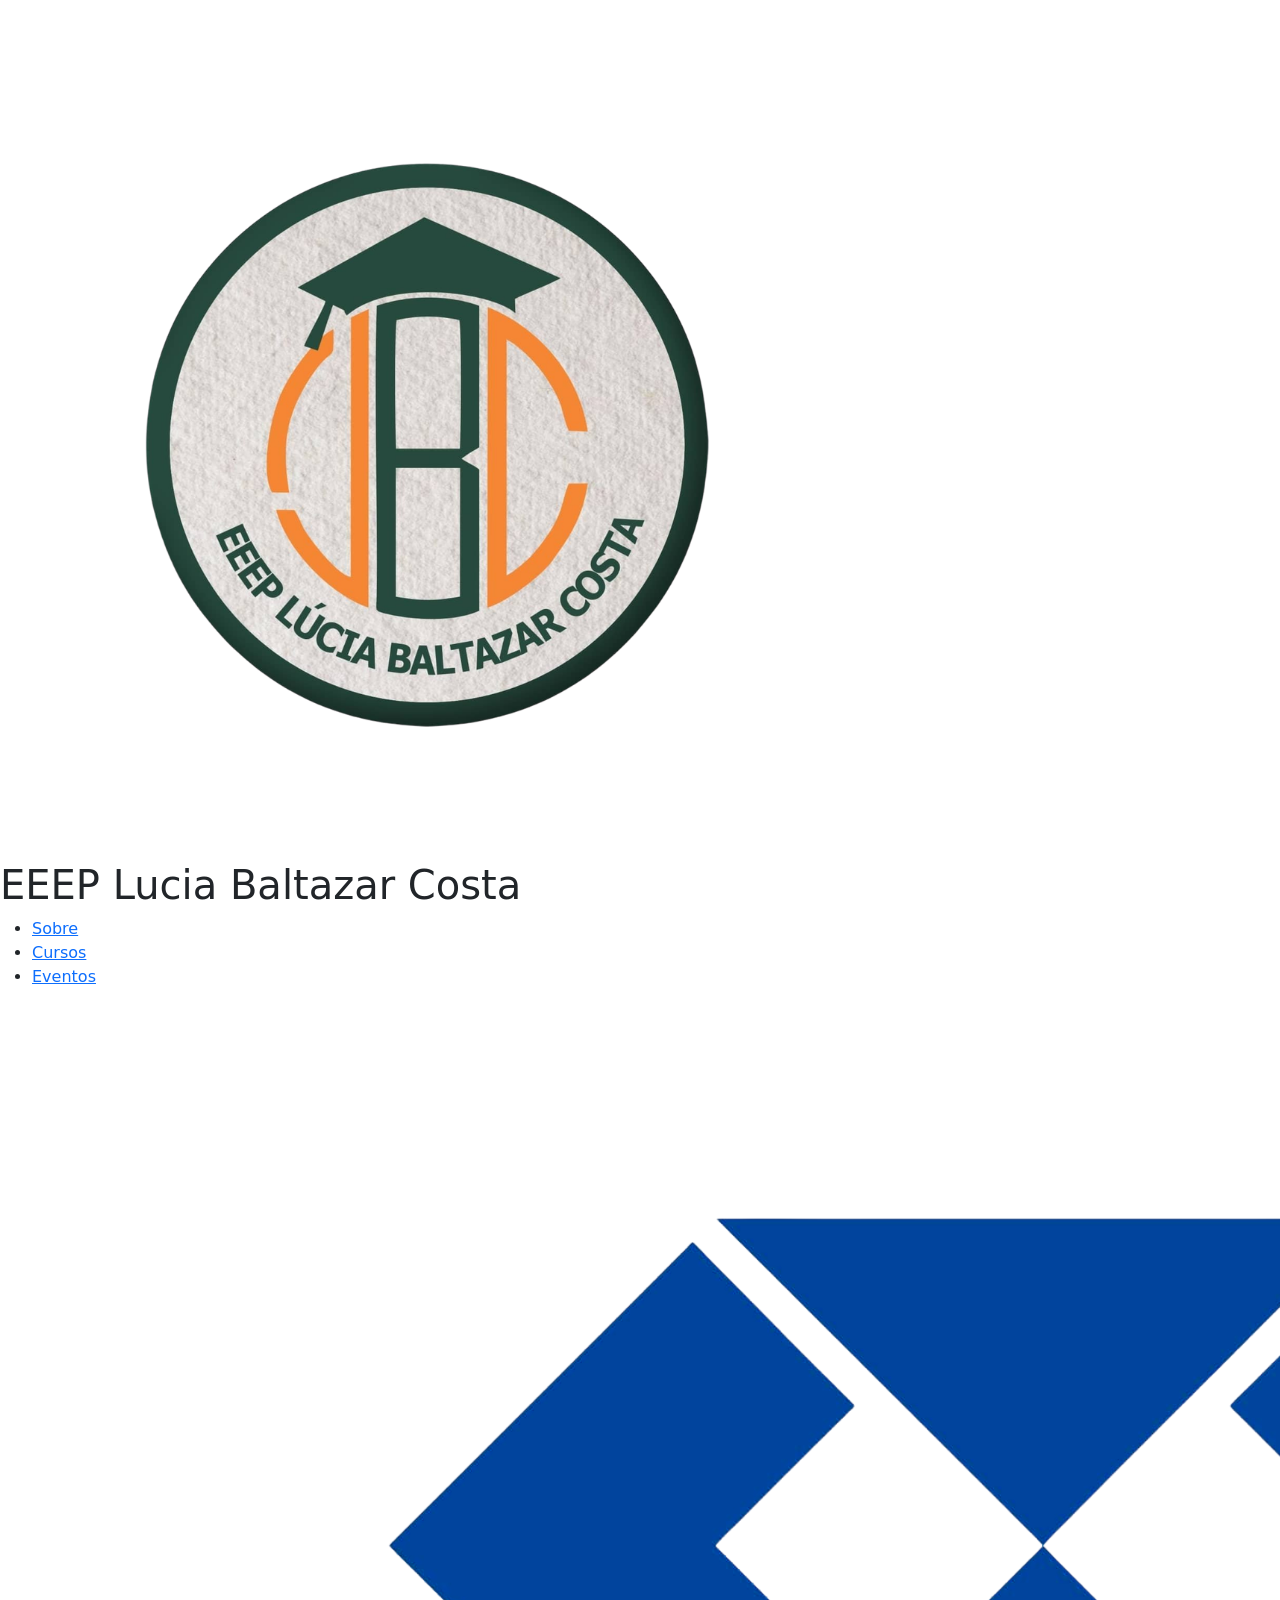
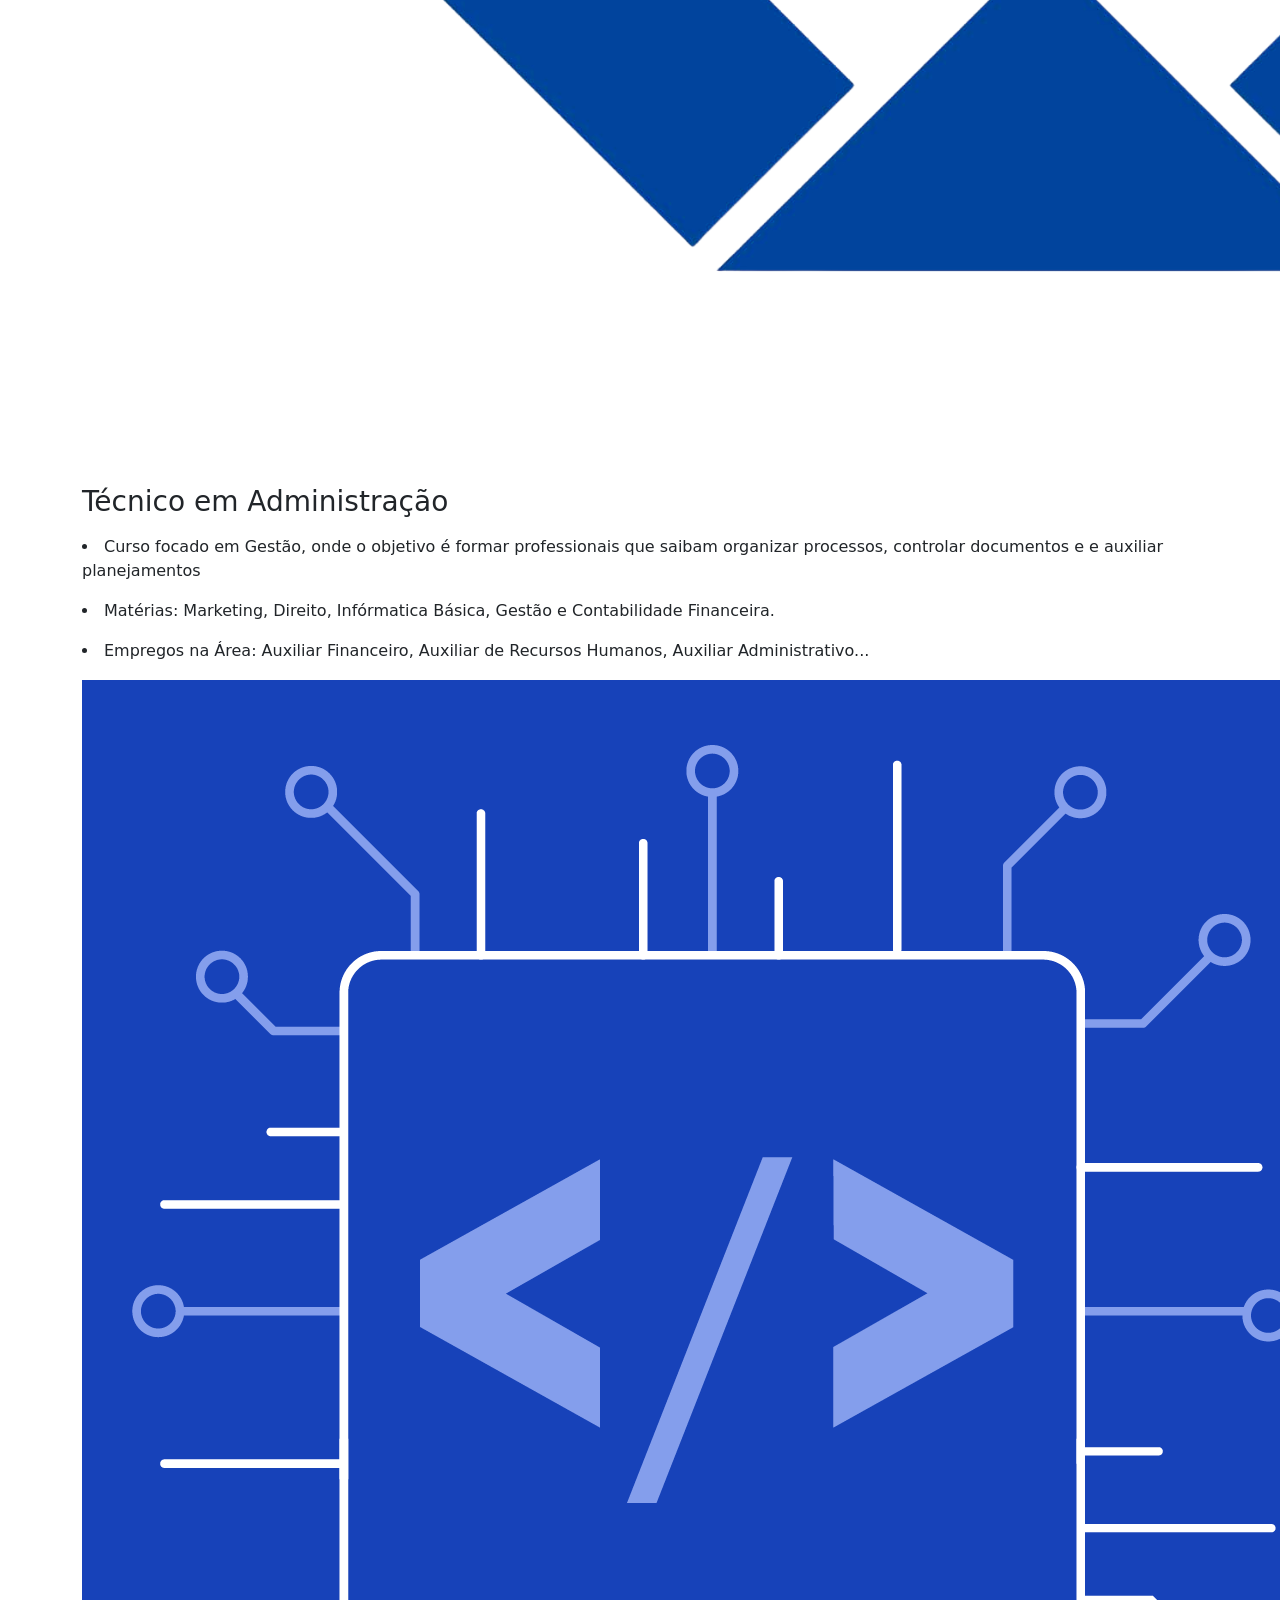
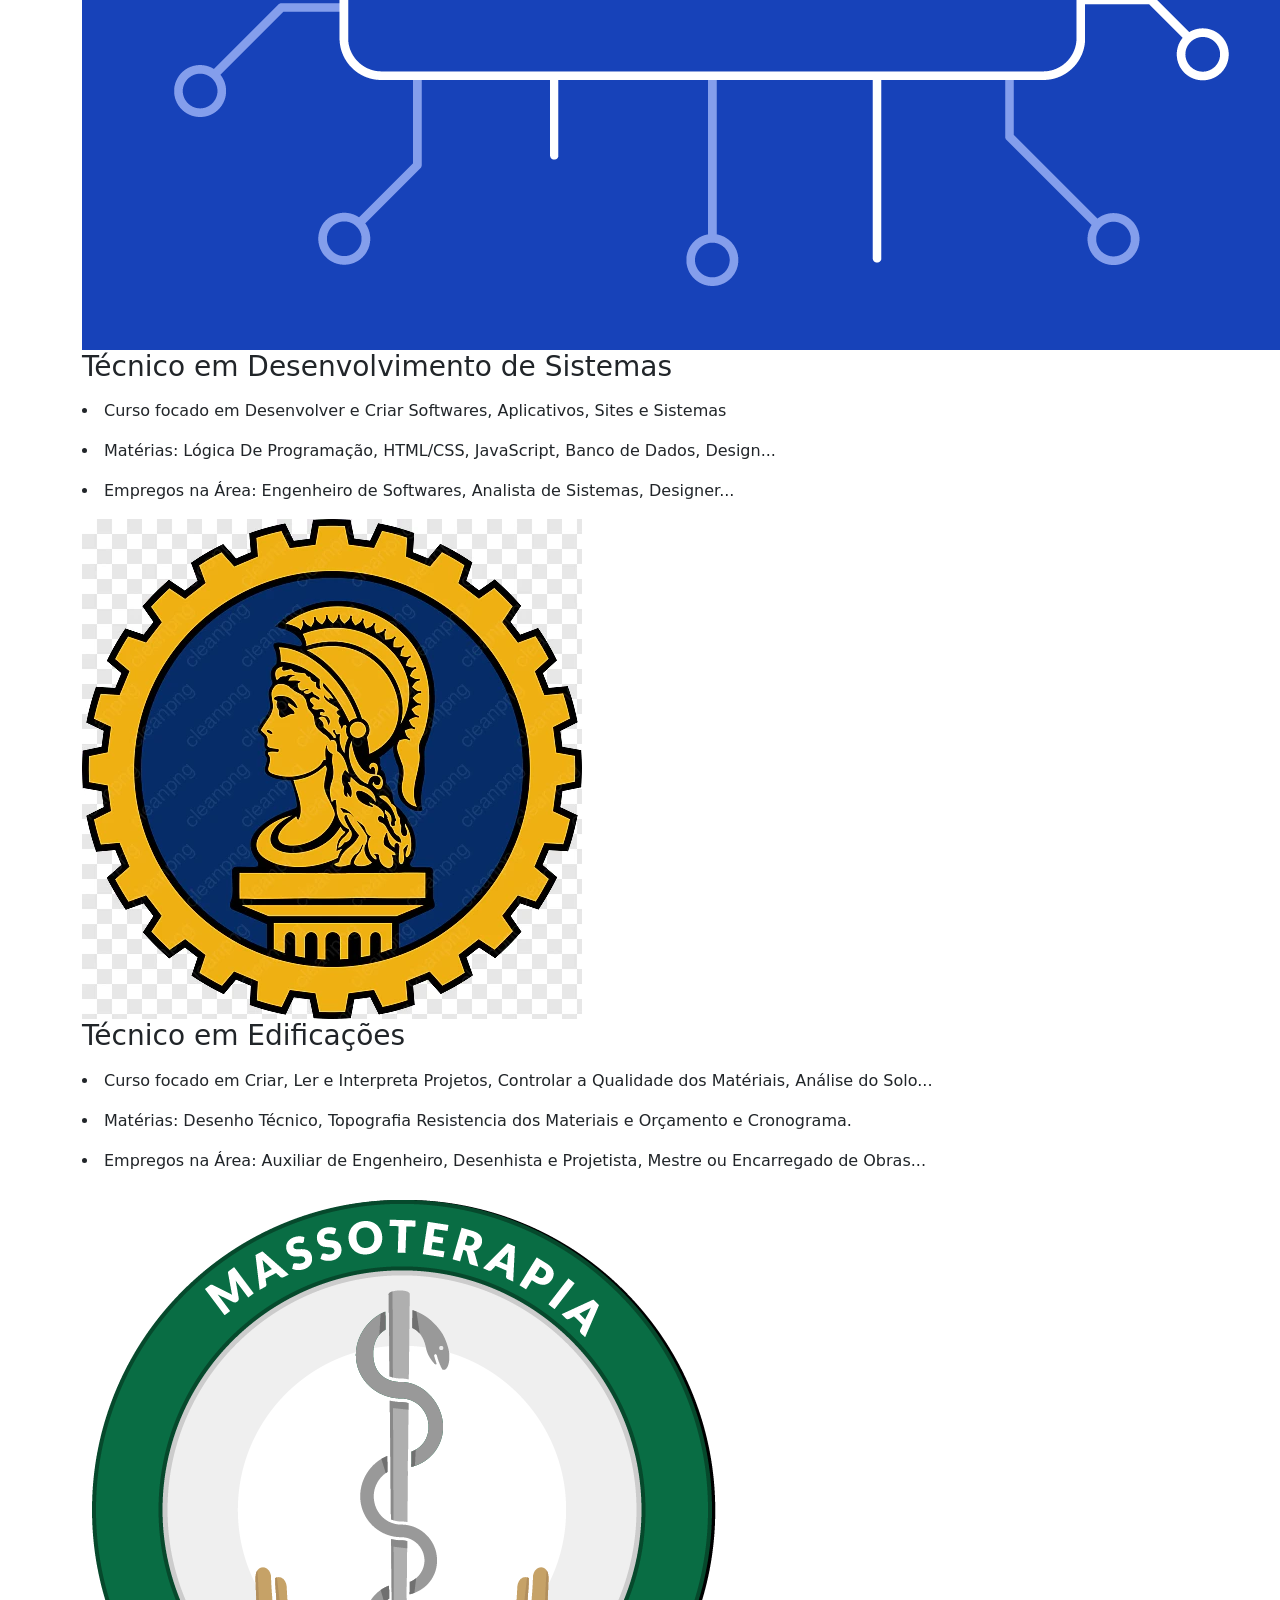
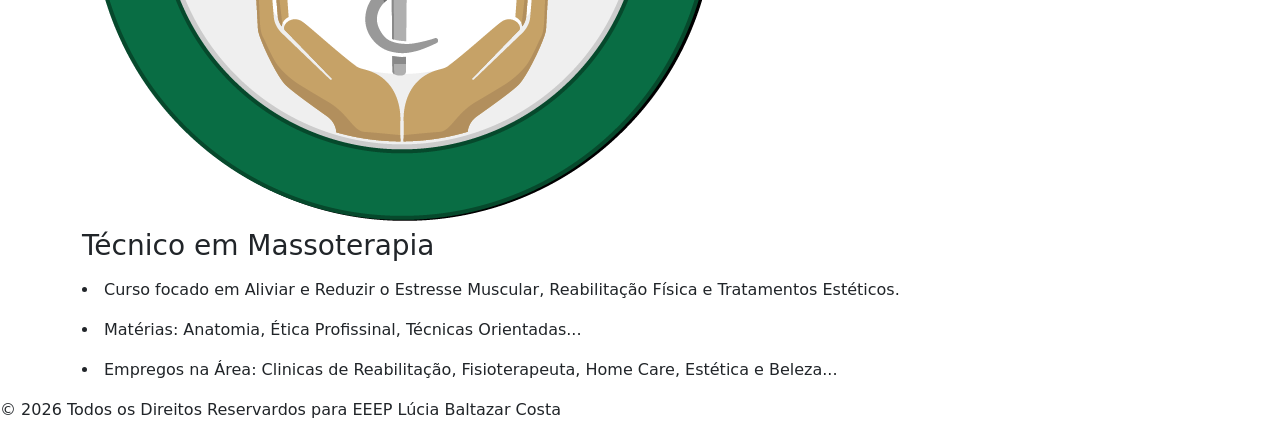
==== cursos.html @ bde80f21 "first commit" ====
<!DOCTYPE html>
<html lang="pt-Br">
<head>
    <meta charset="UTF-8">
    <meta name="viewport" content="width=device-width, initial-scale=1.0">
    <title>Cursos</title>
</head>
<link href="https://cdn.jsdelivr.net/npm/bootstrap@5.3.0/dist/css/bootstrap.min.css" rel="stylesheet">
<link rel="stylesheet" href="style.css">
<body>
<header>
    <nav>
        <div class="Container">
        <img src="EP.png" alt="Logo da Escola">
    <h1>EEEP Lucia Baltazar Costa</h1>
    </div>
    <div class="link">
<ul>
    <li><a href="Index.html">Sobre</a></li>
    <li><a href="cursos.html">Cursos</a></li>
    <li><a href="eventos.html">Eventos</a></li>
</ul>
</div>
    </nav>
</header>
<main>
<div class="container">
    <div class="adm">
        <img src="adm.png" alt="Imagem Curso de Administração">
        <div class="adm-info">
            <h3>Técnico em Administração</h3>
            <p><li>Curso focado em Gestão, onde o objetivo é formar professionais que saibam organizar processos, controlar documentos e e auxiliar planejamentos</li></p>
            <p><li>Matérias: Marketing, Direito, Infórmatica Básica, Gestão e Contabilidade Financeira.</li></p>
            <p><li>Empregos na Área: Auxiliar Financeiro, Auxiliar de Recursos Humanos, Auxiliar Administrativo...</li></p>
</div>
    </div>
        </div>

<div class="container">
    <div class="dds">
        <img src="logo_dds.png" alt="Imagem Curso de Desenvolvimento de Sistemas">
        <div class="dds-info">
            <h3>Técnico em Desenvolvimento de Sistemas</h3>
            <p><li>Curso focado em Desenvolver e Criar Softwares, Aplicativos, Sites e Sistemas</li></p>
            <p><li>Matérias: Lógica De Programação, HTML/CSS, JavaScript, Banco de Dados, Design...</li></p>
            <p><li>Empregos na Área: Engenheiro de Softwares, Analista de Sistemas, Designer...</li></p>
</div>
    </div>
        </div>

    <div class="container">
    <div class="edf">
        <img src="edf.jpg" alt="Imagem Curso de Edificações">
        <div class="edf-info">
            <h3>Técnico em Edificações</h3>
            <p><li>Curso focado em Criar, Ler e Interpreta Projetos, Controlar a Qualidade dos Matériais, Análise do Solo...</li></p>
            <p><li>Matérias: Desenho Técnico, Topografia Resistencia dos Materiais e Orçamento e Cronograma.</li></p>
            <p><li>Empregos na Área: Auxiliar de Engenheiro, Desenhista e Projetista, Mestre ou Encarregado de Obras...</li></p>
</div>
    </div>
        </div>

    <div class="container">
    <div class="masso">
        <img src="masso.png" alt="Imagem Curso de Administração">
        <div class="masso-info">
            <h3>Técnico em Massoterapia</h3>
            <p><li>Curso focado em Aliviar e Reduzir o Estresse Muscular, Reabilitação Física e Tratamentos Estéticos.</li></p>
            <p><li>Matérias: Anatomia, Ética Profissinal, Técnicas Orientadas...</li></p>
            <p><li>Empregos na Área: Clinicas de Reabilitação, Fisioterapeuta, Home Care, Estética e Beleza...</li></p>
</div>
    </div>
        </div>
<main>
    <footer>
    <div class="footer">
    <p>&copy; 2026 Todos os Direitos Reservardos para EEEP Lúcia Baltazar Costa</p>
        </div>
</footer>
<body>
<html>
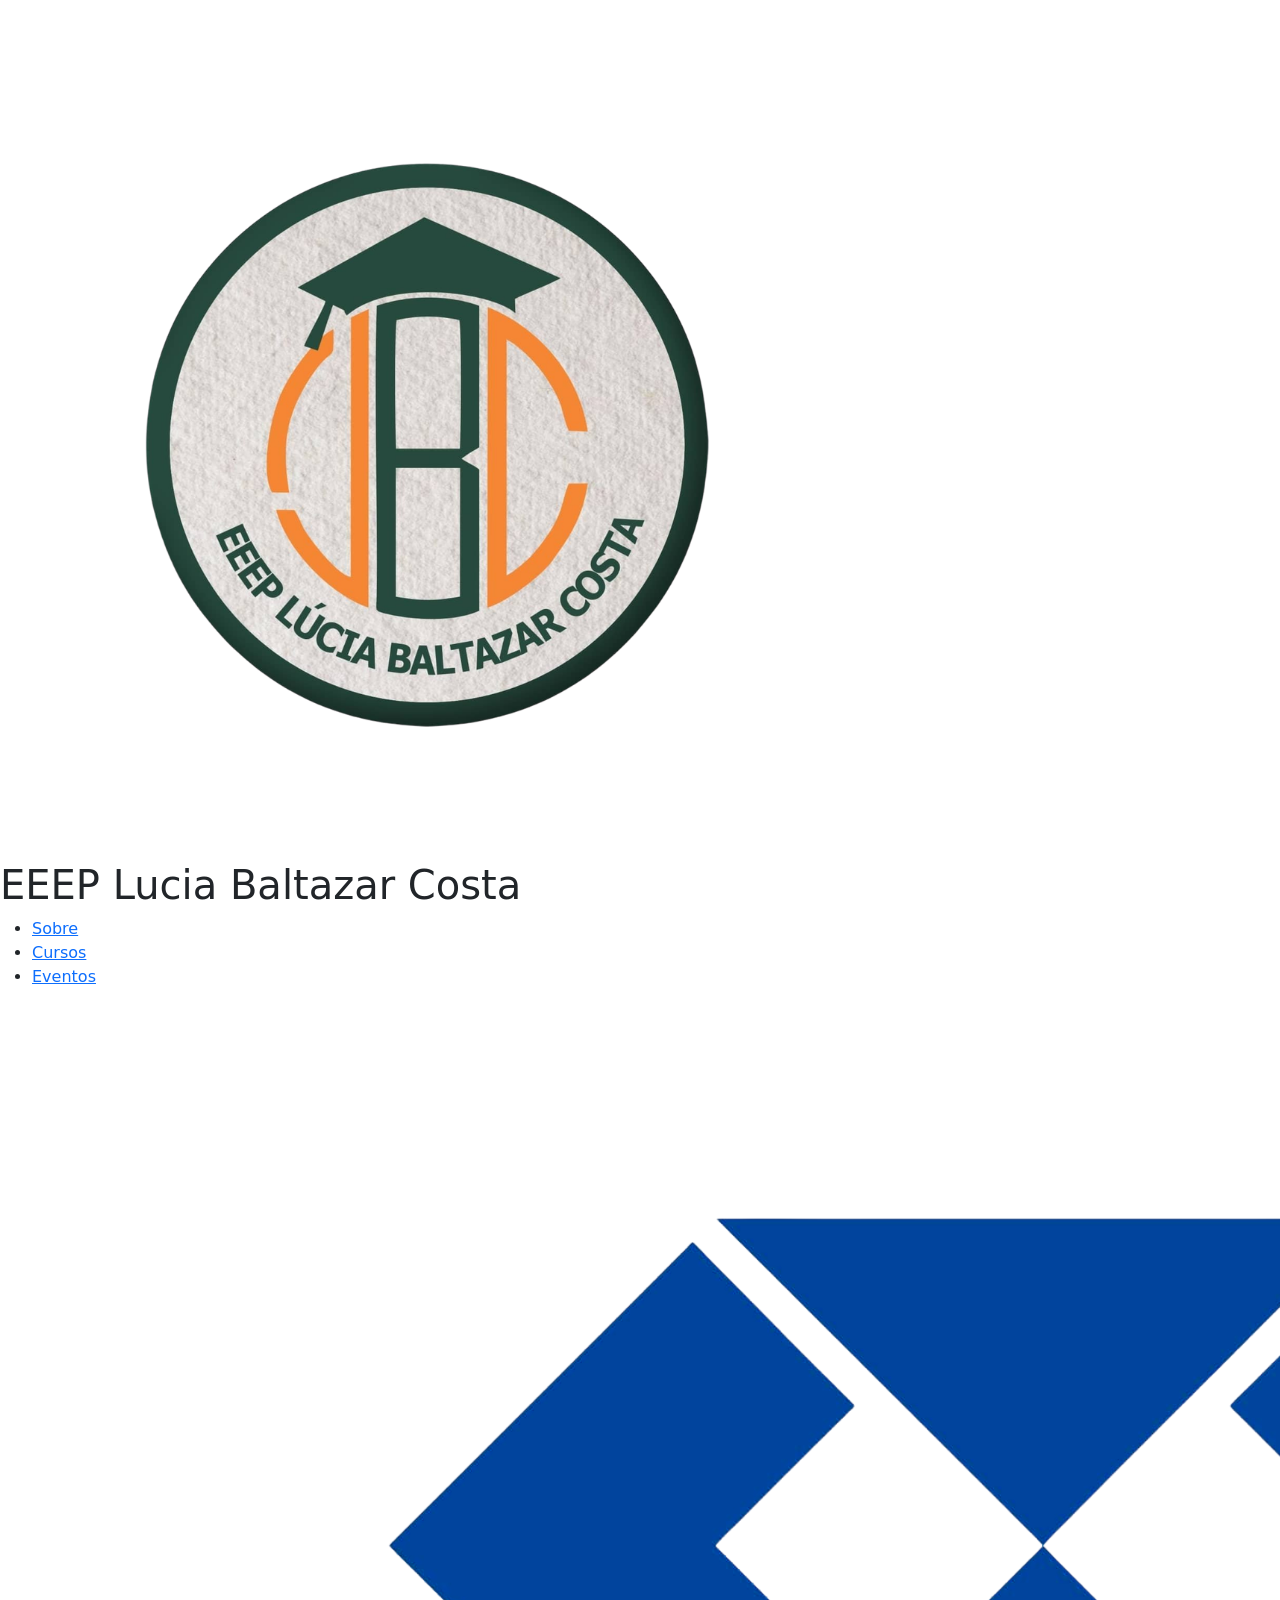
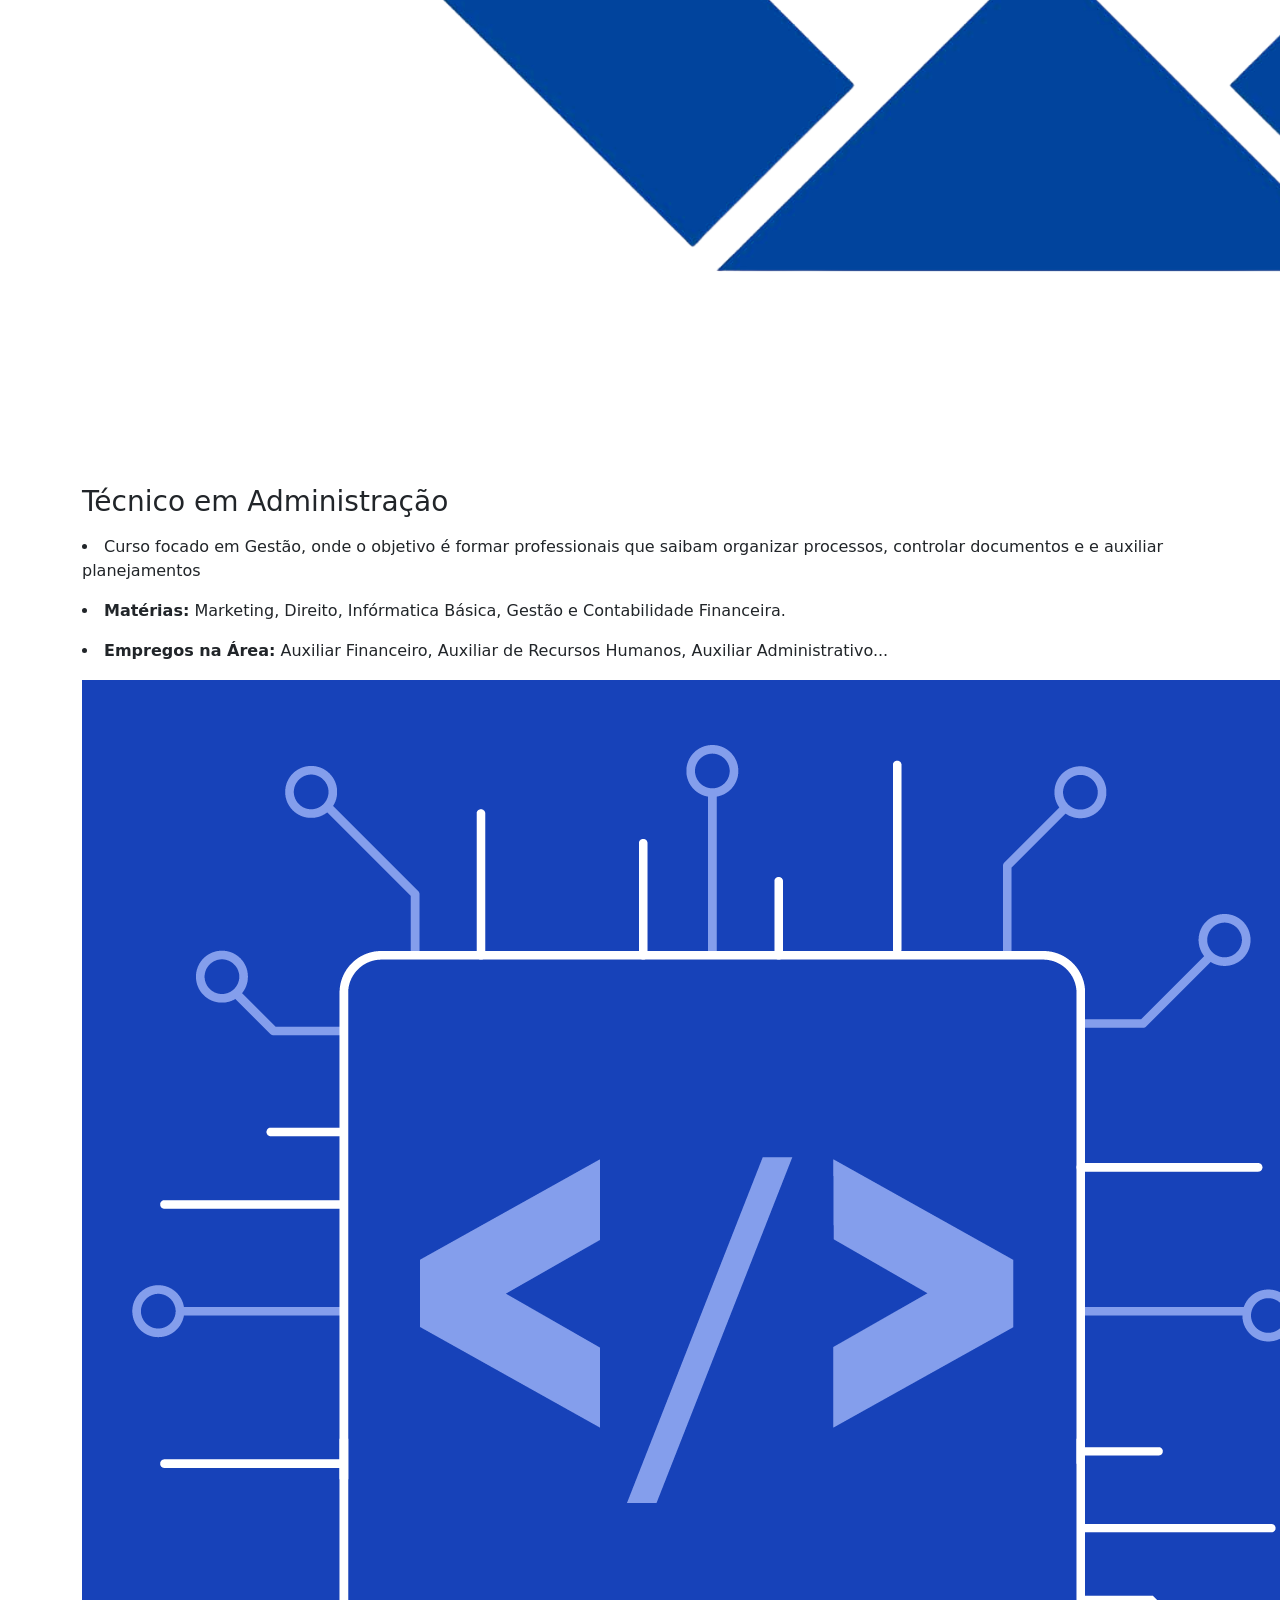
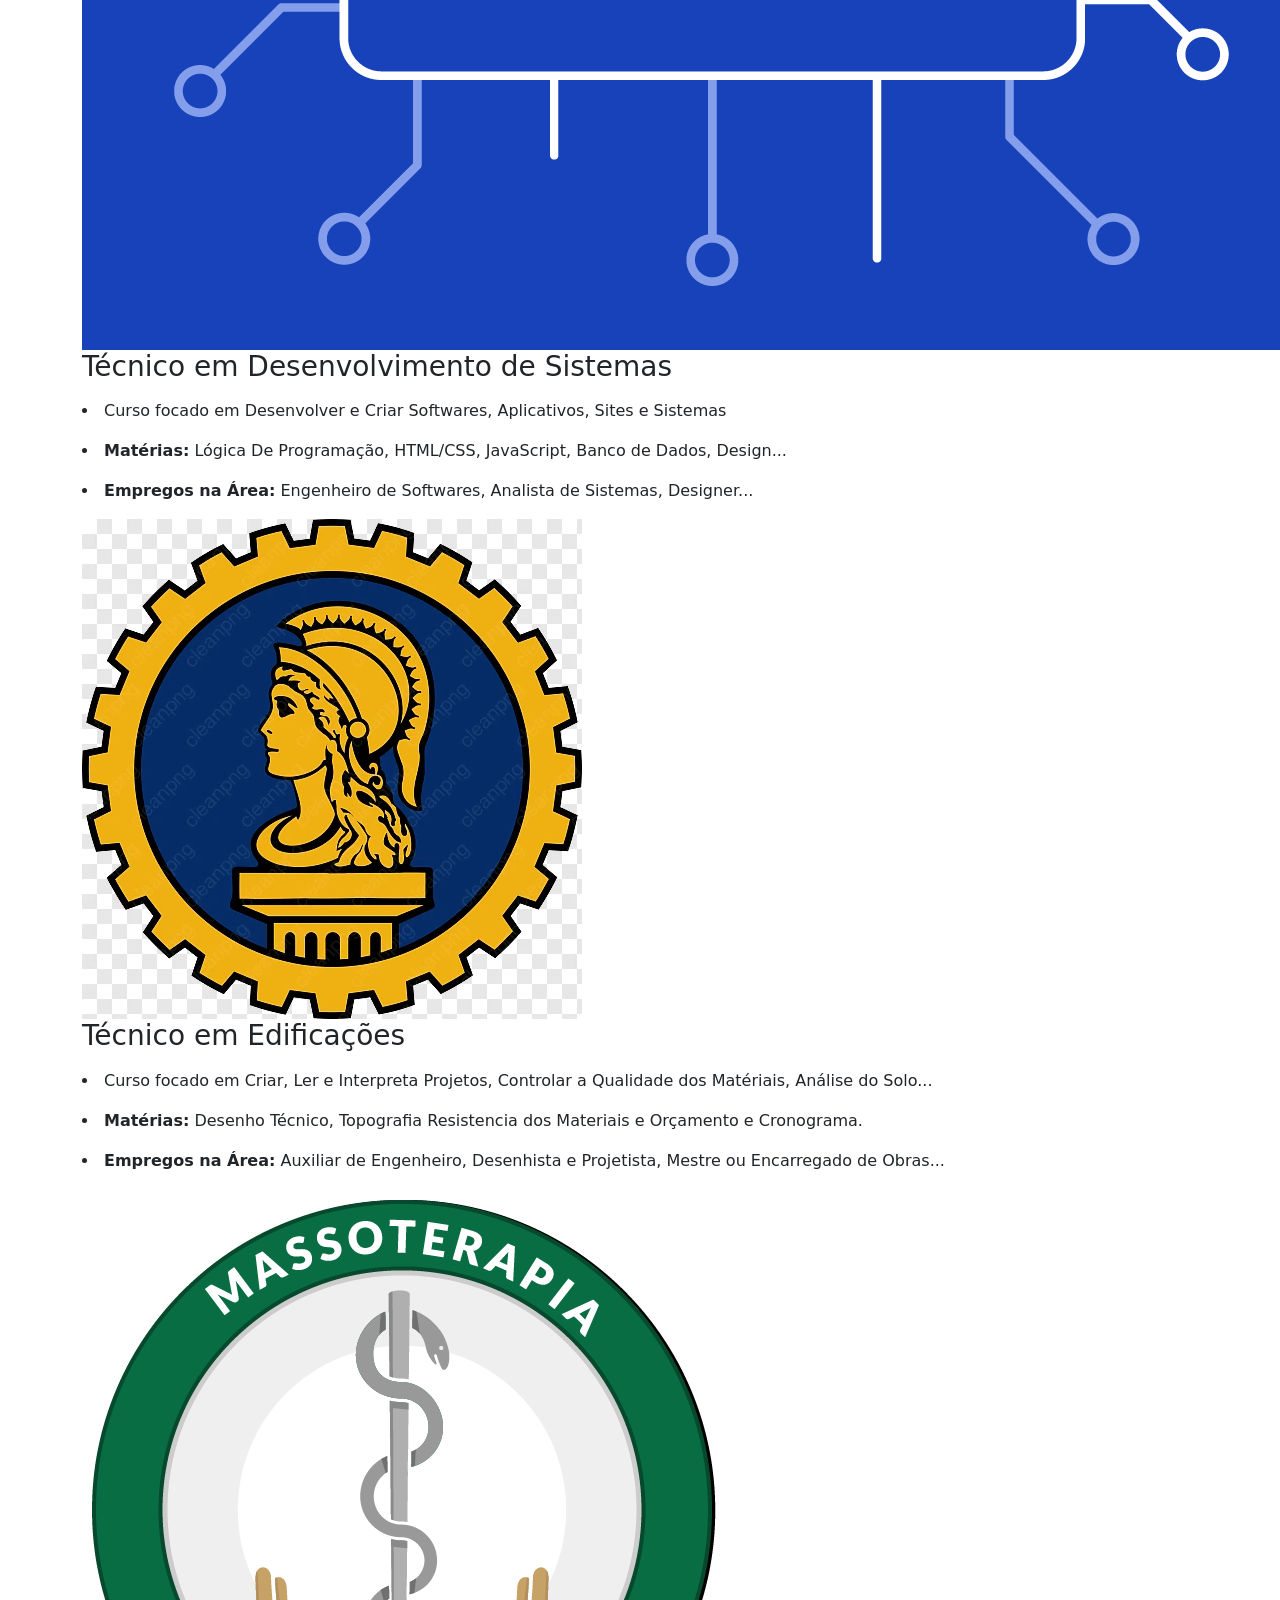
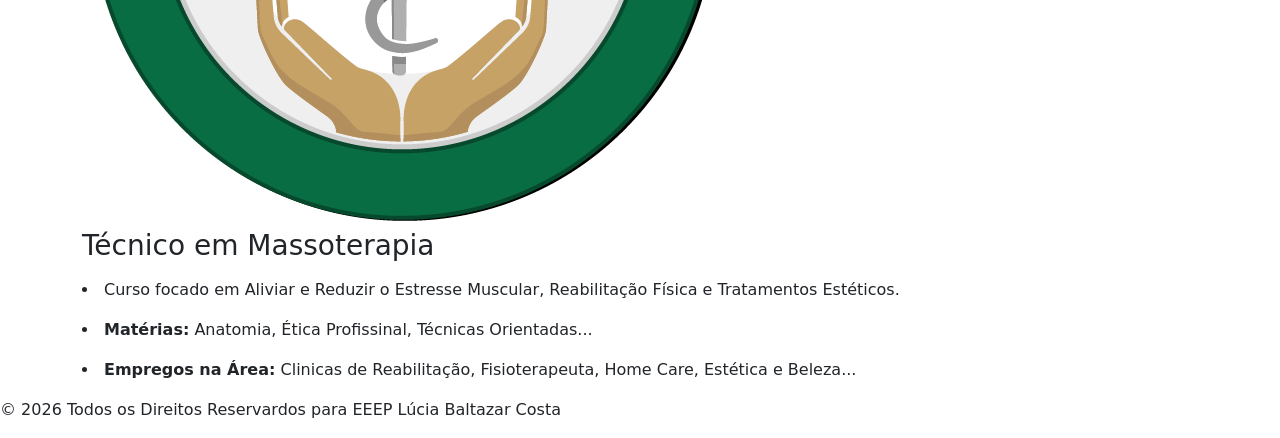
==== commit 21839981: "Atualização" ====
--- a/cursos.html
+++ b/cursos.html
@@ -8,9 +8,10 @@
 <link href="https://cdn.jsdelivr.net/npm/bootstrap@5.3.0/dist/css/bootstrap.min.css" rel="stylesheet">
 <link rel="stylesheet" href="style.css">
 <body>
+
 <header>
     <nav>
-        <div class="Container">
+        <div class="logo-area">
         <img src="EP.png" alt="Logo da Escola">
     <h1>EEEP Lucia Baltazar Costa</h1>
     </div>
@@ -23,15 +24,17 @@
 </div>
     </nav>
 </header>
+
 <main>
+    <article class="ep_fundo">
 <div class="container">
     <div class="adm">
         <img src="adm.png" alt="Imagem Curso de Administração">
         <div class="adm-info">
             <h3>Técnico em Administração</h3>
             <p><li>Curso focado em Gestão, onde o objetivo é formar professionais que saibam organizar processos, controlar documentos e e auxiliar planejamentos</li></p>
-            <p><li>Matérias: Marketing, Direito, Infórmatica Básica, Gestão e Contabilidade Financeira.</li></p>
-            <p><li>Empregos na Área: Auxiliar Financeiro, Auxiliar de Recursos Humanos, Auxiliar Administrativo...</li></p>
+            <p><li><strong>Matérias:</strong> Marketing, Direito, Infórmatica Básica, Gestão e Contabilidade Financeira.</li></p>
+            <p><li><strong>Empregos na Área:</strong> Auxiliar Financeiro, Auxiliar de Recursos Humanos, Auxiliar Administrativo...</li></p>
 </div>
     </div>
         </div>
@@ -42,8 +45,8 @@
         <div class="dds-info">
             <h3>Técnico em Desenvolvimento de Sistemas</h3>
             <p><li>Curso focado em Desenvolver e Criar Softwares, Aplicativos, Sites e Sistemas</li></p>
-            <p><li>Matérias: Lógica De Programação, HTML/CSS, JavaScript, Banco de Dados, Design...</li></p>
-            <p><li>Empregos na Área: Engenheiro de Softwares, Analista de Sistemas, Designer...</li></p>
+            <p><li><strong>Matérias:</strong> Lógica De Programação, HTML/CSS, JavaScript, Banco de Dados, Design...</li></p>
+            <p><li><strong>Empregos na Área:</strong> Engenheiro de Softwares, Analista de Sistemas, Designer...</li></p>
 </div>
     </div>
         </div>
@@ -54,8 +57,8 @@
         <div class="edf-info">
             <h3>Técnico em Edificações</h3>
             <p><li>Curso focado em Criar, Ler e Interpreta Projetos, Controlar a Qualidade dos Matériais, Análise do Solo...</li></p>
-            <p><li>Matérias: Desenho Técnico, Topografia Resistencia dos Materiais e Orçamento e Cronograma.</li></p>
-            <p><li>Empregos na Área: Auxiliar de Engenheiro, Desenhista e Projetista, Mestre ou Encarregado de Obras...</li></p>
+            <p><li><strong>Matérias:</strong> Desenho Técnico, Topografia Resistencia dos Materiais e Orçamento e Cronograma.</li></p>
+            <p><li><strong>Empregos na Área:</strong> Auxiliar de Engenheiro, Desenhista e Projetista, Mestre ou Encarregado de Obras...</li></p>
 </div>
     </div>
         </div>
@@ -66,11 +69,12 @@
         <div class="masso-info">
             <h3>Técnico em Massoterapia</h3>
             <p><li>Curso focado em Aliviar e Reduzir o Estresse Muscular, Reabilitação Física e Tratamentos Estéticos.</li></p>
-            <p><li>Matérias: Anatomia, Ética Profissinal, Técnicas Orientadas...</li></p>
-            <p><li>Empregos na Área: Clinicas de Reabilitação, Fisioterapeuta, Home Care, Estética e Beleza...</li></p>
+            <p><li><strong>Matérias:</strong> Anatomia, Ética Profissinal, Técnicas Orientadas...</li></p>
+            <p><li><strong>Empregos na Área:</strong> Clinicas de Reabilitação, Fisioterapeuta, Home Care, Estética e Beleza...</li></p>
 </div>
     </div>
         </div>
+</article>
 <main>
     <footer>
     <div class="footer">
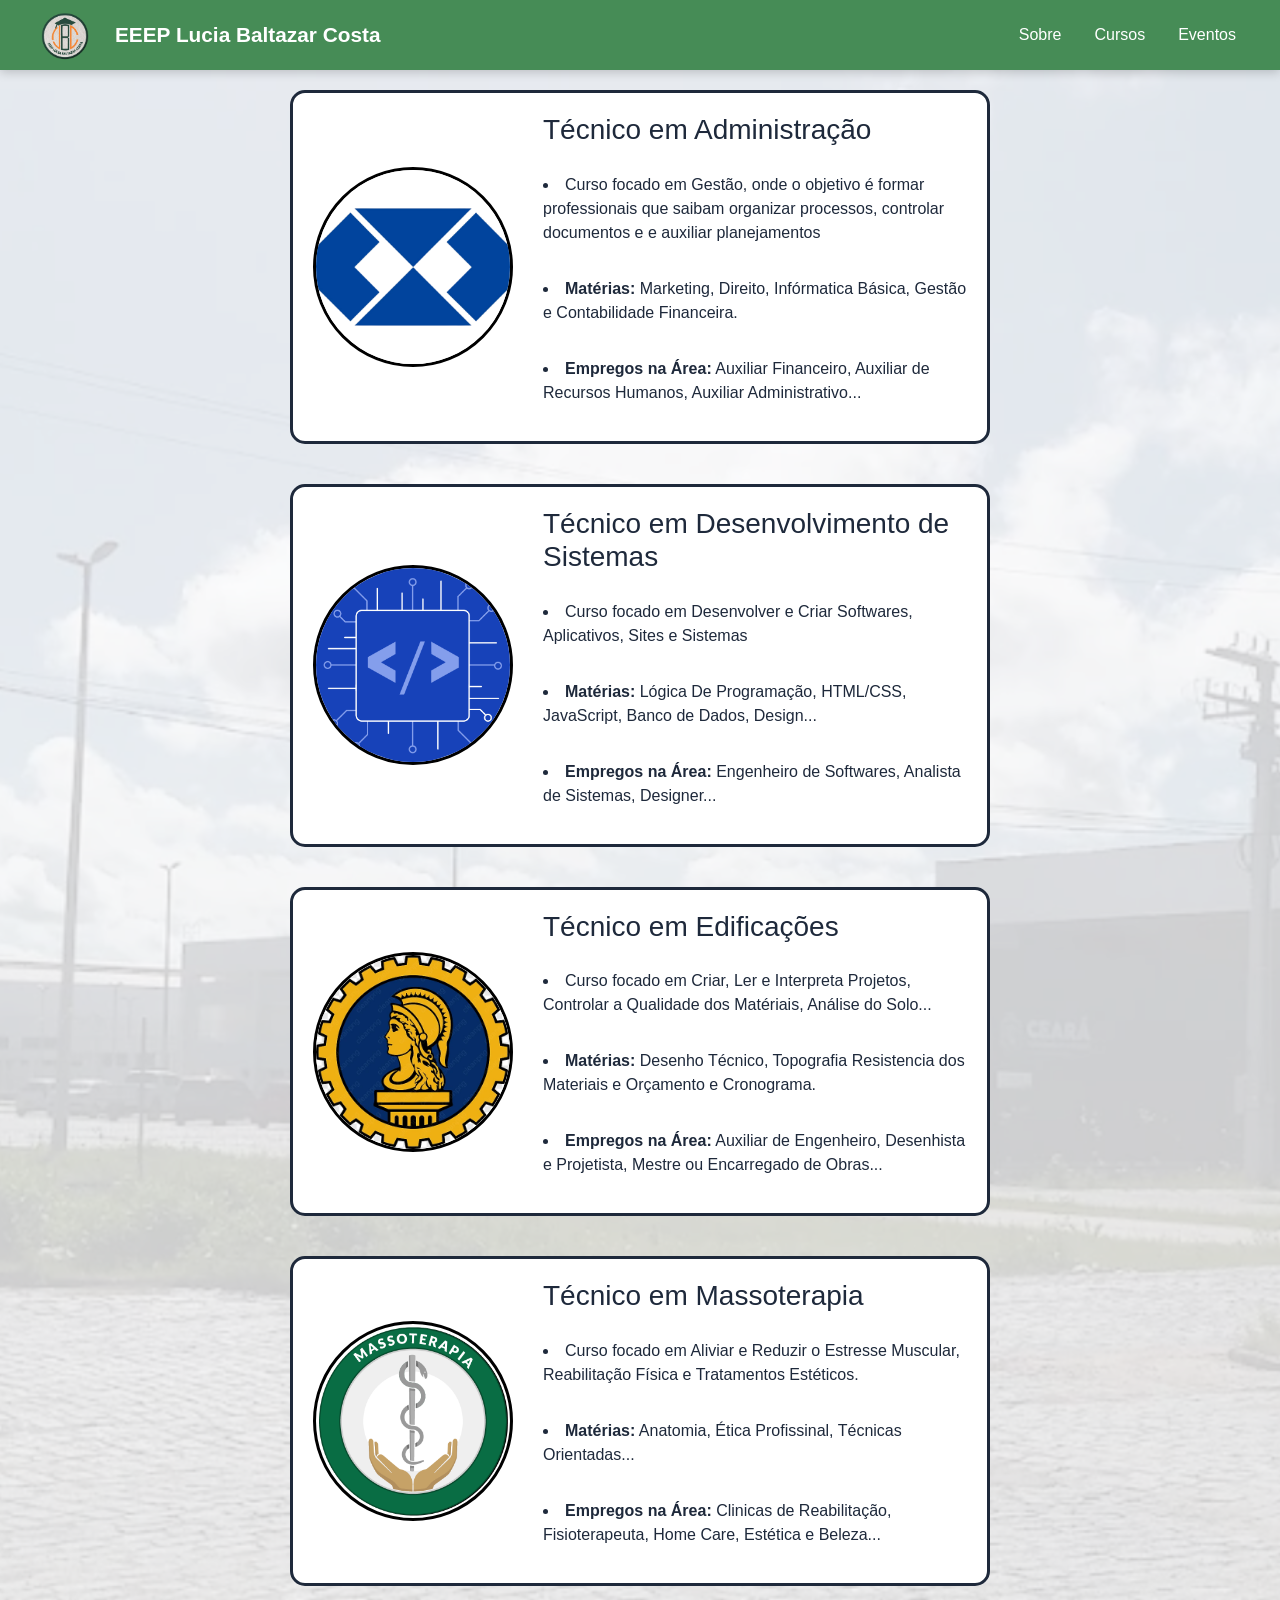
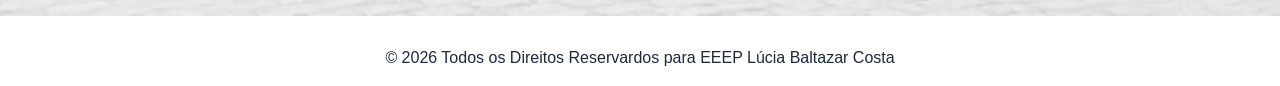
==== commit bc715fca: "Add files via upload" ====
--- a/cursos.html
+++ b/cursos.html
@@ -1,85 +1,85 @@
-<!DOCTYPE html>
-<html lang="pt-Br">
-<head>
-    <meta charset="UTF-8">
-    <meta name="viewport" content="width=device-width, initial-scale=1.0">
-    <title>Cursos</title>
-</head>
-<link href="https://cdn.jsdelivr.net/npm/bootstrap@5.3.0/dist/css/bootstrap.min.css" rel="stylesheet">
-<link rel="stylesheet" href="style.css">
-<body>
-
-<header>
-    <nav>
-        <div class="logo-area">
-        <img src="EP.png" alt="Logo da Escola">
-    <h1>EEEP Lucia Baltazar Costa</h1>
-    </div>
-    <div class="link">
-<ul>
-    <li><a href="Index.html">Sobre</a></li>
-    <li><a href="cursos.html">Cursos</a></li>
-    <li><a href="eventos.html">Eventos</a></li>
-</ul>
-</div>
-    </nav>
-</header>
-
-<main>
-    <article class="ep_fundo">
-<div class="container">
-    <div class="adm">
-        <img src="adm.png" alt="Imagem Curso de Administração">
-        <div class="adm-info">
-            <h3>Técnico em Administração</h3>
-            <p><li>Curso focado em Gestão, onde o objetivo é formar professionais que saibam organizar processos, controlar documentos e e auxiliar planejamentos</li></p>
-            <p><li><strong>Matérias:</strong> Marketing, Direito, Infórmatica Básica, Gestão e Contabilidade Financeira.</li></p>
-            <p><li><strong>Empregos na Área:</strong> Auxiliar Financeiro, Auxiliar de Recursos Humanos, Auxiliar Administrativo...</li></p>
-</div>
-    </div>
-        </div>
-
-<div class="container">
-    <div class="dds">
-        <img src="logo_dds.png" alt="Imagem Curso de Desenvolvimento de Sistemas">
-        <div class="dds-info">
-            <h3>Técnico em Desenvolvimento de Sistemas</h3>
-            <p><li>Curso focado em Desenvolver e Criar Softwares, Aplicativos, Sites e Sistemas</li></p>
-            <p><li><strong>Matérias:</strong> Lógica De Programação, HTML/CSS, JavaScript, Banco de Dados, Design...</li></p>
-            <p><li><strong>Empregos na Área:</strong> Engenheiro de Softwares, Analista de Sistemas, Designer...</li></p>
-</div>
-    </div>
-        </div>
-
-    <div class="container">
-    <div class="edf">
-        <img src="edf.jpg" alt="Imagem Curso de Edificações">
-        <div class="edf-info">
-            <h3>Técnico em Edificações</h3>
-            <p><li>Curso focado em Criar, Ler e Interpreta Projetos, Controlar a Qualidade dos Matériais, Análise do Solo...</li></p>
-            <p><li><strong>Matérias:</strong> Desenho Técnico, Topografia Resistencia dos Materiais e Orçamento e Cronograma.</li></p>
-            <p><li><strong>Empregos na Área:</strong> Auxiliar de Engenheiro, Desenhista e Projetista, Mestre ou Encarregado de Obras...</li></p>
-</div>
-    </div>
-        </div>
-
-    <div class="container">
-    <div class="masso">
-        <img src="masso.png" alt="Imagem Curso de Administração">
-        <div class="masso-info">
-            <h3>Técnico em Massoterapia</h3>
-            <p><li>Curso focado em Aliviar e Reduzir o Estresse Muscular, Reabilitação Física e Tratamentos Estéticos.</li></p>
-            <p><li><strong>Matérias:</strong> Anatomia, Ética Profissinal, Técnicas Orientadas...</li></p>
-            <p><li><strong>Empregos na Área:</strong> Clinicas de Reabilitação, Fisioterapeuta, Home Care, Estética e Beleza...</li></p>
-</div>
-    </div>
-        </div>
-</article>
-<main>
-    <footer>
-    <div class="footer">
-    <p>&copy; 2026 Todos os Direitos Reservardos para EEEP Lúcia Baltazar Costa</p>
-        </div>
-</footer>
-<body>
+<!DOCTYPE html>
+<html lang="pt-Br">
+<head>
+    <meta charset="UTF-8">
+    <meta name="viewport" content="width=device-width, initial-scale=1.0">
+    <title>Cursos</title>
+</head>
+<link href="https://cdn.jsdelivr.net/npm/bootstrap@5.3.0/dist/css/bootstrap.min.css" rel="stylesheet">
+<link rel="stylesheet" href="style.css">
+<body>
+
+<header>
+    <nav>
+        <div class="logo-area">
+        <img src="EP.png" alt="Logo da Escola">
+    <h1>EEEP Lucia Baltazar Costa</h1>
+    </div>
+    <div class="link">
+<ul>
+    <li><a href="Index.html">Sobre</a></li>
+    <li><a href="cursos.html">Cursos</a></li>
+    <li><a href="eventos.html">Eventos</a></li>
+</ul>
+</div>
+    </nav>
+</header>
+
+<main>
+    <article class="ep_fundo">
+<div class="container">
+    <div class="adm">
+        <img src="adm.png" alt="Imagem Curso de Administração">
+        <div class="adm-info">
+            <h3>Técnico em Administração</h3>
+            <p><li>Curso focado em Gestão, onde o objetivo é formar professionais que saibam organizar processos, controlar documentos e e auxiliar planejamentos</li></p>
+            <p><li><strong>Matérias:</strong> Marketing, Direito, Infórmatica Básica, Gestão e Contabilidade Financeira.</li></p>
+            <p><li><strong>Empregos na Área:</strong> Auxiliar Financeiro, Auxiliar de Recursos Humanos, Auxiliar Administrativo...</li></p>
+</div>
+    </div>
+        </div>
+
+<div class="container">
+    <div class="dds">
+        <img src="logo_dds.png" alt="Imagem Curso de Desenvolvimento de Sistemas">
+        <div class="dds-info">
+            <h3>Técnico em Desenvolvimento de Sistemas</h3>
+            <p><li>Curso focado em Desenvolver e Criar Softwares, Aplicativos, Sites e Sistemas</li></p>
+            <p><li><strong>Matérias:</strong> Lógica De Programação, HTML/CSS, JavaScript, Banco de Dados, Design...</li></p>
+            <p><li><strong>Empregos na Área:</strong> Engenheiro de Softwares, Analista de Sistemas, Designer...</li></p>
+</div>
+    </div>
+        </div>
+
+    <div class="container">
+    <div class="edf">
+        <img src="edf.jpg" alt="Imagem Curso de Edificações">
+        <div class="edf-info">
+            <h3>Técnico em Edificações</h3>
+            <p><li>Curso focado em Criar, Ler e Interpreta Projetos, Controlar a Qualidade dos Matériais, Análise do Solo...</li></p>
+            <p><li><strong>Matérias:</strong> Desenho Técnico, Topografia Resistencia dos Materiais e Orçamento e Cronograma.</li></p>
+            <p><li><strong>Empregos na Área:</strong> Auxiliar de Engenheiro, Desenhista e Projetista, Mestre ou Encarregado de Obras...</li></p>
+</div>
+    </div>
+        </div>
+
+    <div class="container">
+    <div class="masso">
+        <img src="masso.png" alt="Imagem Curso de Administração">
+        <div class="masso-info">
+            <h3>Técnico em Massoterapia</h3>
+            <p><li>Curso focado em Aliviar e Reduzir o Estresse Muscular, Reabilitação Física e Tratamentos Estéticos.</li></p>
+            <p><li><strong>Matérias:</strong> Anatomia, Ética Profissinal, Técnicas Orientadas...</li></p>
+            <p><li><strong>Empregos na Área:</strong> Clinicas de Reabilitação, Fisioterapeuta, Home Care, Estética e Beleza...</li></p>
+</div>
+    </div>
+        </div>
+</article>
+<main>
+    <footer>
+    <div class="footer">
+    <p>&copy; 2026 Todos os Direitos Reservardos para EEEP Lúcia Baltazar Costa</p>
+        </div>
+</footer>
+<body>
 <html>
--- a/style.css
+++ b/style.css
@@ -0,0 +1,528 @@
+@import url('https://fonts.googleapis.com/css2?family=Poppins:ital,wght@0,100;0,200;0,300&display=swap');
+
+:root{
+    --verde: #468c56;
+    --verde-escuro: #2e6b3a;
+    --branco: #ffffff;
+    --cinza-claro: #f4f6f4;
+    --texto-escuro: #1e293b;
+    --sombra: 0 10px 30px rgba(0, 0, 0, 0.12);
+    --sombra-hover: 0 15px 35px rgba(0, 0, 0, 0.18);
+    --radius: 15px;
+    --transicao: 0.3s ease; 
+}
+*, *::before, *::after {box-sizing: border-box;}
+
+body {
+    background-color: var(--branco);
+    font-family: 'Poppins', sans-serif;
+    margin: 0;
+    color: var(--texto-escuro);
+}
+header{
+    background-color: var(--verde);
+    position: sticky;
+    top: 0;
+    z-index: 100;
+    box-shadow: 0 2px 10px rgba(0,0,0,0.2);
+}
+nav{
+    display: flex;
+    align-items: center;
+    justify-content: space-between;
+    padding: 0 30px;
+    flex-wrap: wrap;
+    gap: 10px;
+}
+.logo-area{
+    display: flex;
+    align-items: center;
+    gap: 15px;
+}
+.logo-area img{
+    width: 70px;
+    height: 70px;
+    object-fit: contain;
+}
+h1{
+    color: var(--branco);
+    font-size: 1.3rem;
+    margin: 0;
+    font-weight: 600;
+}
+.link ul{
+    display: flex;
+    list-style: none;
+    gap: 5px;
+    margin: 0;
+    padding: 10px 0;
+}
+.link a{
+    text-decoration: none;
+    color: var(--branco);
+    font-weight: 500;
+    padding: 6px 14px;
+    border-radius: 20px;
+    transition: background-color var(--transicao);
+    display: inline-block;
+}
+.link a:hover{
+    background-color: rgba(255,255,255,0.2);
+}
+.fundo_imagem{
+    width: 100%;
+    display: block;
+    background:
+    linear-gradient(to top, var(--cinza-claro), rgba(255,255,255,0)),
+    linear-gradient(to right, rgba(255,165,0,0.6) rgba(255,165,0, 0)),
+    url(escola.jpg);
+    background-size: cover;
+    background-position: center;
+    padding: 60px 20px 40px;
+}
+.container{
+    display: flex;
+    justify-content: center;
+    padding: 0 20px;
+}
+
+.adm {
+    width: 700px;
+    min-height: 250px;
+    background-color: white;
+    border-radius: 15px;
+    margin: 20px auto;
+    padding: 20px;
+    display: flex;
+    gap: 30px;
+    transition: transform 0.3s ease, box-shadow 0.3s ease;
+    cursor: pointer;
+    border: solid; 
+}
+.adm:hover{
+    transform: scale(1.03) translateY(-5px);
+    box-shadow: 0 15px 30px rgb(0,0,0,0.15);
+    border-color: blue;
+}
+.adm img{
+    width: 200px;
+    height: 200px;
+    border-radius: 50%;
+    object-fit: cover;
+    border: 3px solid black;
+    align-self: center;
+    flex-shrink: 0;
+}
+.adm-info{
+    display: flex;
+    flex-direction: column;
+    justify-content: flex-start
+}
+.adm-info h3{
+margin-top: 0;
+margin-bottom: 10px;
+color: #1e293b
+
+}
+.dds {
+    width: 700px;
+    min-height: 250px;
+    background-color: white;
+    border-radius: 15px;
+    margin: 20px auto;
+    padding: 20px;
+    display: flex;
+    gap: 30px;
+    transition: transform 0.3s ease, box-shadow 0.3s ease;
+    cursor: pointer;
+    border: solid;
+}
+.dds:hover{
+    transform: scale(1.03) translateY(-5px);
+    box-shadow: 0 15px 30px rgb(0,0,0,0.15);
+    border-color: purple;
+}
+.dds img{
+    width: 200px;
+    height: 200px;
+    border-radius: 50%;
+    object-fit: cover;
+    border: 3px solid black;
+    align-self: center;
+    flex-shrink: 0;
+}
+.dds-info{
+    display: flex;
+    flex-direction: column;
+    justify-content: flex-start;
+}
+.dds-info h3{
+    margin-top: 0;
+    margin-bottom: 10px;
+    color: #1e293b
+}
+.edf {
+    width: 700px;
+    min-height: 250px;
+    background-color: white;
+    border-radius: 15px;
+    margin: 20px auto;
+    padding: 20px;
+    display: flex;
+    gap: 30px;
+    transition: transform 0.3s ease, box-shadow 0.3s ease;
+    cursor: pointer;
+    border: solid;
+}
+.edf:hover{
+    transform: scale(1.03) translateY(-5px);
+    box-shadow: 0 15px 30px rgb(0,0,0,0.15);
+    border-color: yellow;
+}
+.edf img{
+    width: 200px;
+    height: 200px;
+    border-radius: 50%;
+    object-fit: cover;
+    border: 3px solid black;
+    align-self: center;
+    flex-shrink: 0;
+}
+.edf-info{
+    display: flex;
+    flex-direction: column;
+    justify-content: flex-start;
+}
+.edf-info h3{
+    margin-top: 0;
+    margin-bottom: 10px;
+    color: #1e293b
+}
+.masso {
+    width: 700px;
+    min-height: 250px;
+    background-color: white;
+    border-radius: 15px;
+    margin: 20px auto;
+    padding: 20px;
+    display: flex;
+    gap: 30px;
+    transition: transform 0.3s ease, box-shadow 0.3s ease;
+    cursor: pointer;
+    border: solid;
+    margin-bottom: 30px;
+}
+.masso:hover{
+    transform: scale(1.03) translateY(-5px);
+    box-shadow: 0 15px 30px rgb(0,0,0,0.15);
+    border-color: green;
+}
+.masso img{
+    width: 200px;
+    height: 200px;
+    border-radius: 50%;
+    object-fit: cover;
+    border: 3px solid black;
+    align-self: center;
+    flex-shrink: 0;
+}
+.masso-info{
+    display: flex;
+    flex-direction: column;
+    justify-content: flex-start;
+}
+.masso-info h3{
+    margin-top: 0;
+    margin-bottom: 10px;
+    color: #1e293b
+}
+.ep_fundo{
+    position: relative;
+}
+.ep_fundo::before{
+    content: "";
+    position: absolute;
+    inset: 0;
+    background: url(imagem\ ep.png);
+    background-size: cover;
+    background-position: center;
+    opacity: 0.2;
+    z-index: -1;
+}
+.ep_fundo{
+    position: relative;
+}
+.ep_fundo::before{
+    content: "";
+    position: absolute;
+    inset: 0;
+    background: url(imagem\ ep.png);
+    background-size: cover;
+    background-position: center;
+    opacity: 0.2;
+    z-index: -1;
+}
+.ep_fundo{
+    position: relative;
+}
+.ep_fundo::before{
+    content: "";
+    position: absolute;
+    inset: 0;
+    background: url(imagem\ ep.png);
+    background-size: cover;
+    background-position: center;
+    opacity: 0.2;
+    z-index: -1;
+}
+.Historia{   
+    width: 700px;
+    min-height: 100px;
+    background-color: white;
+    border-radius: 15px;
+    margin-top: 50px;
+    padding-left: 15px;
+    display: flex;
+    gap: 30px;
+    box-shadow: 0 10px 30px rgba(0,0,0,0.15);
+}
+.fundo_imagem{
+    width: 100%;
+    display: block;
+    background: linear-gradient(to top, white, rgba(255,255,255,0)),
+    linear-gradient(to right, rgba(255,165,0,0.7), rgba(255,165,0,0)),
+    url(escola.jpg);
+    background-size: cover;
+    background-position: center;
+}
+.escola-info p{
+    padding: 15px;
+}
+.escola-info h2{
+    text-align: center;
+    padding-top: 15px;
+}
+#contato{
+    max-width: 400px;
+    margin: 50px auto;
+}
+.contato {
+    display: flex;
+    justify-content: center;
+    padding: 40px 20px;
+}
+
+.card-contato {
+    background-color: var(--branco);
+    width: 100%;
+    max-width: 480px;
+    padding: 35px;
+    border-radius: var(--radius);
+    box-shadow: var(--sombra);
+    border: 1px solid #e2e8f0;
+}
+
+.card-contato h2 {
+    color: var(--verde-escuro);
+    margin-top: 0;
+    margin-bottom: 25px;
+    text-align: center;
+}
+
+.formulario {
+    display: flex;
+    flex-direction: column;
+    gap: 18px;
+}
+
+.campo {
+    display: flex;
+    flex-direction: column;
+    gap: 6px;
+}
+
+.campo label {
+    font-weight: 600;
+    color: var(--texto-escuro);
+    font-size: 0.9rem;
+    transition: color var(--transicao);
+}
+
+input {
+    padding: 12px 14px;
+    border: 2px solid #cbd5e1;
+    border-radius: 8px;
+    outline: none;
+    font-size: 0.95rem;
+    font-family: 'Poppins', sans-serif;
+    color: var(--texto-escuro);
+    transition: border-color var(--transicao);
+}
+
+input:focus { border-color: var(--verde); }
+
+.campo:focus-within label { color: var(--verde); }
+
+.botao {
+    padding: 12px 28px;
+    background-color: var(--verde);
+    color: var(--branco);
+    border: none;
+    border-radius: 25px;
+    font-weight: 600;
+    font-family: 'Poppins', sans-serif;
+    font-size: 0.95rem;
+    cursor: pointer;
+    align-self: flex-start;
+    transition: background-color var(--transicao), transform var(--transicao);
+}
+
+.botao:hover {
+    background-color: var(--verde-escuro);
+    transform: translateY(-2px);
+}
+.oficina-sonhos{
+    width: 500px;
+    background-color: white;
+    border-radius: 15px;
+    margin: 50px auto;
+    padding: 20px;
+    display: flex;
+    flex-direction: column;
+    align-items: center;
+    gap: 20px;
+    transition: transform 0.3s ease, box-shadow 0.3s ease;
+    cursor: pointer;
+    max-width: 100%;
+    height: auto;
+    border-radius: 15px;
+}
+.oficina-sonhos img{
+    width: 100px;
+    height: 600px;
+    width: 100%;
+    display: block;
+    padding: 0;
+    padding-bottom: 20px;
+}
+.oficina-sonhos:hover{
+    transform: scale(1.03) translateY(-5px);
+    box-shadow: 0 15px 30px rgb(0,0,0,0.15);
+}
+.oficina-info{
+    display: flex;
+    flex-direction: column;
+    align-items: center;
+    text-align: center;
+}
+.carnaval{
+    width: 500px;
+    background-color: white;
+    border-radius: 15px;
+    margin: 50px auto;
+    padding: 20px;
+    display: flex;
+    flex-direction: column;
+    align-items: center;
+    gap: 20px;
+    transition: transform 0.3s ease, box-shadow 0.3s ease;
+    cursor: pointer;
+    max-width: 100%;
+    height: auto;
+    border-radius: 15px;
+}
+.carnaval img{
+    width: 100px;
+    height: 600px;
+    width: 100%;
+    display: block;
+    padding: 0;
+    padding-bottom: 20px;
+}
+.carnaval:hover{
+    transform: scale(1.03) translateY(-5px);
+    box-shadow: 0 15px 30px rgb(0,0,0,0.15);
+}
+.carnaval-info{
+    display: flex;
+    flex-direction: column;
+    align-items: center;
+    text-align: center;
+}
+.aniversario{
+    width: 500px;
+    background-color: white;
+    border-radius: 15px;
+    margin: 50px auto;
+    padding: 20px;
+    display: flex;
+    flex-direction: column;
+    align-items: center;
+    gap: 20px;
+    transition: transform 0.3s ease, box-shadow 0.3s ease;
+    cursor: pointer;
+    max-width: 100%;
+    height: auto;
+    border-radius: 15px;
+}
+.aniversario img{
+    width: 100px;
+    height: 600px;
+    width: 100%;
+    display: block;
+    padding: 0;
+    padding-bottom: 20px;
+}
+.aniversario:hover{
+    transform: scale(1.03) translateY(-5px);
+    box-shadow: 0 15px 30px rgb(0,0,0,0.15);
+}
+.aniversario-info{
+    display: flex;
+    flex-direction: column;
+    align-items: center;
+    text-align: center;
+}
+.alunos{
+    width: 500px;
+    background-color: white;
+    border-radius: 15px;
+    margin: 50px auto;
+    padding: 20px;
+    display: flex;
+    flex-direction: column;
+    align-items: center;
+    gap: 20px;
+    transition: transform 0.3s ease, box-shadow 0.3s ease;
+    cursor: pointer;
+    max-width: 100%;
+    height: auto;
+    border-radius: 15px;
+}
+.alunos img{
+    width: 100px;
+    height: 600px;
+    width: 100%;
+    display: block;
+    padding: 0;
+    padding-bottom: 20px;
+}
+.alunos:hover{
+    transform: scale(1.03) translateY(-5px);
+    box-shadow: 0 15px 30px rgb(0,0,0,0.15);
+}
+.alunos-info{
+    display: flex;
+    flex-direction: column;
+    align-items: center;
+    text-align: center;
+}
+.footer{
+    text-align: center;
+    margin-top: 30px;
+    padding-top: 20px 0;
+    margin-bottom: 0;
+    font-size: 1rem;
+    color: #1e293b;
+    width: 100%;
+}
